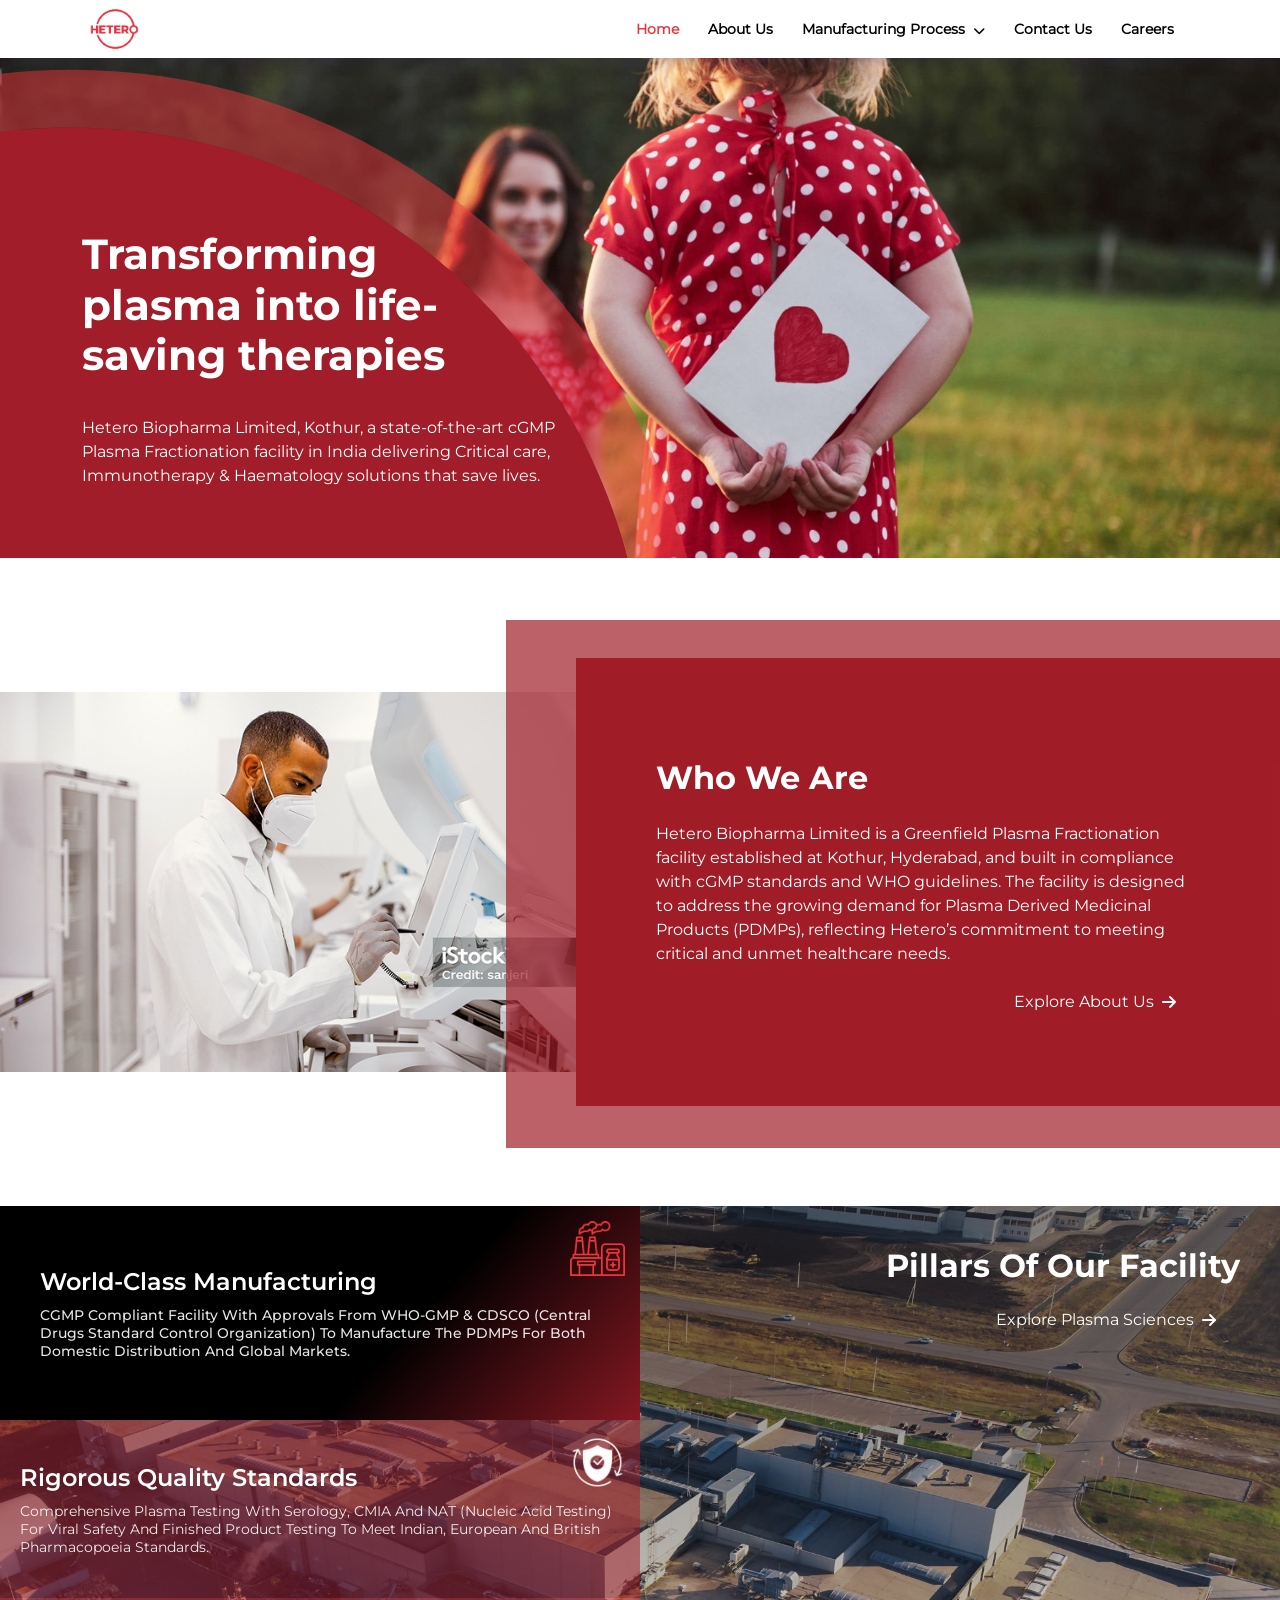
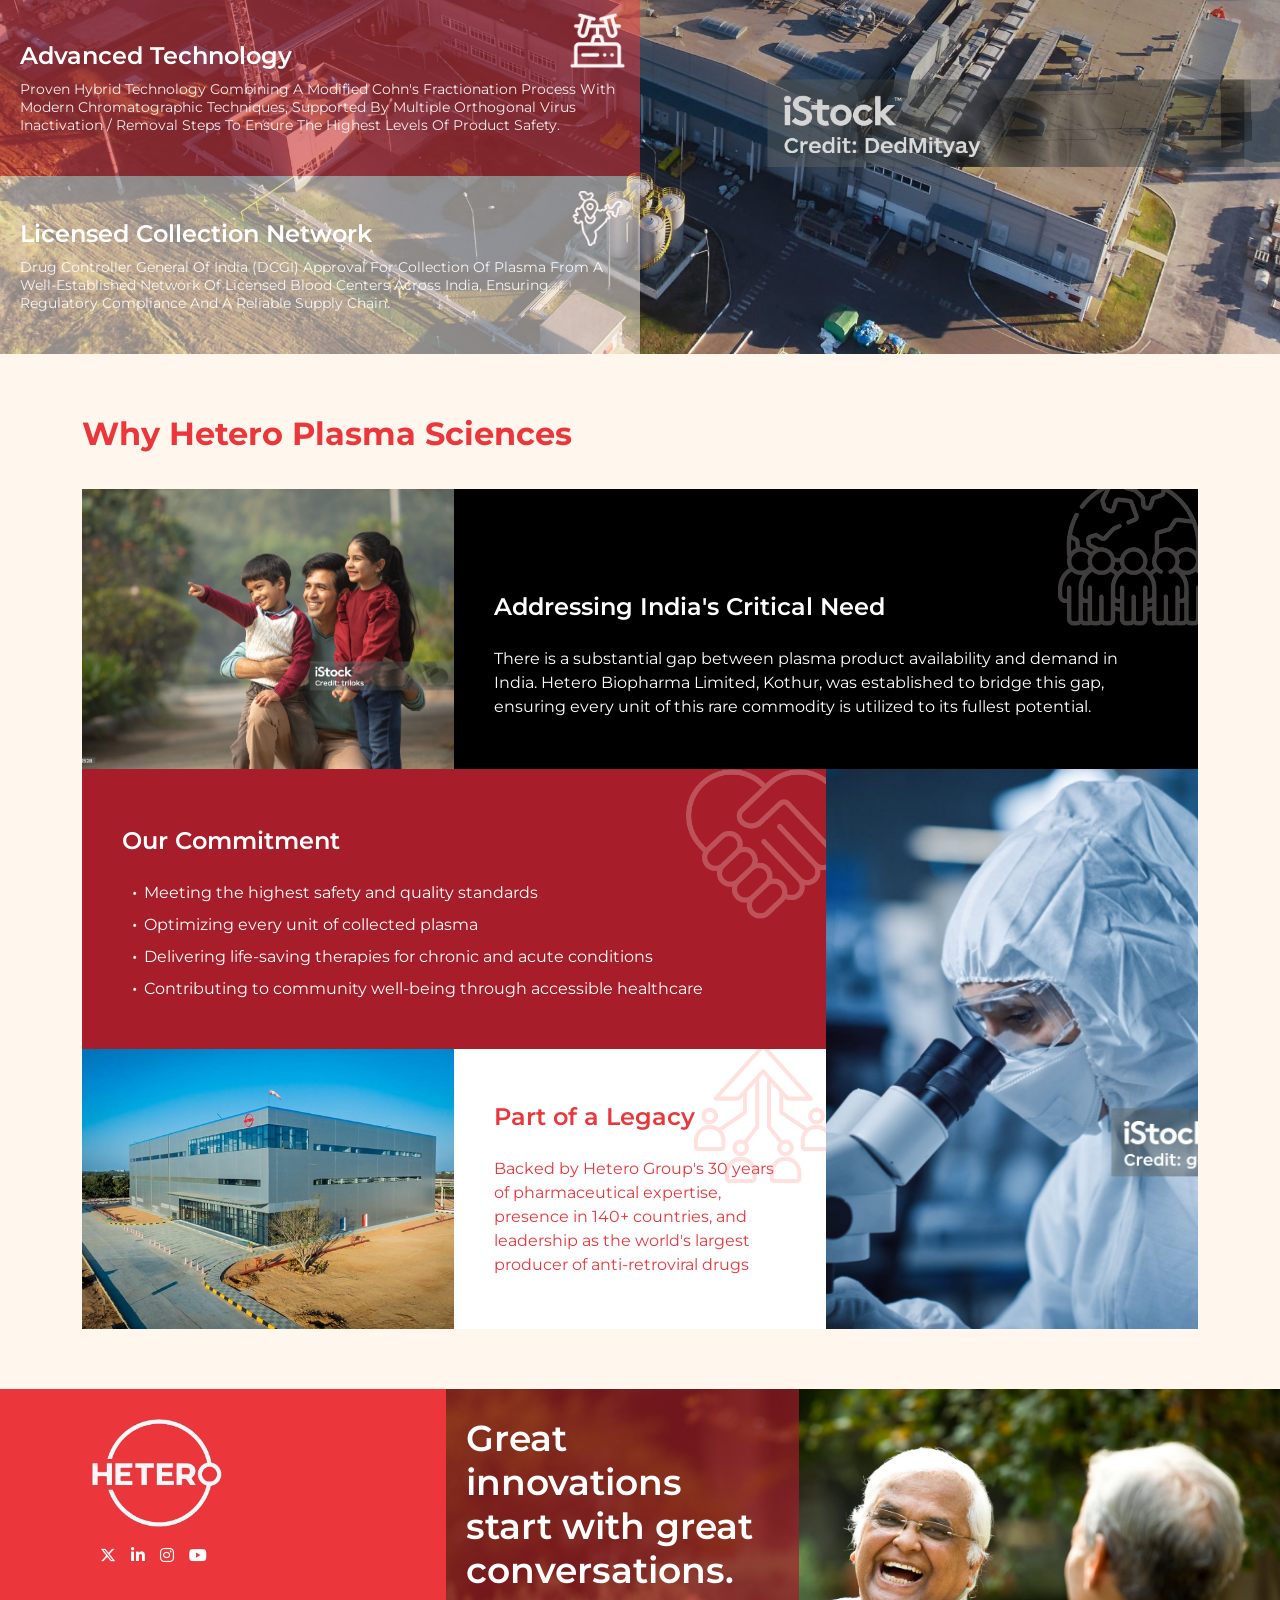
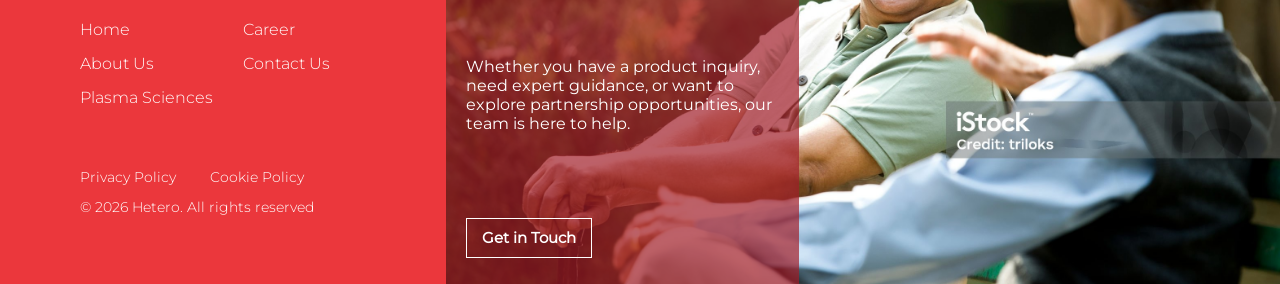
==== index.html @ d01ff50d "added all files" ====
<!doctype html>
<html lang="en">

<head>
    <!-- Required meta tags -->
    <meta charset="utf-8">
    <meta name="viewport" content="width=device-width, initial-scale=1">
    <title>Home | Plasma Hetero
    </title>
    <meta name="description"
        content="Hetero CDMO: 30+ years of pharmaceutical excellence with 38 state-of-the-art facilities serving 145+ countries. Integrated CDMO services from discovery to commercialization with 25,000+ employees worldwide.">
    <meta name="keywords"
        content="CDMO, contract development manufacturing, pharmaceutical services, drug development, API manufacturing, hetero labs, pharmaceutical outsourcing, clinical trials, commercial manufacturing, global pharma">

    <!-- FavIcon -->
    <link rel="Icon" href="images/LOGO.svg">
    <!-- Bootstrap CSS -->
    <link href="https://cdn.jsdelivr.net/npm/bootstrap@5.0.2/dist/css/bootstrap.min.css" rel="stylesheet"
        integrity="sha384-EVSTQN3/azprG1Anm3QDgpJLIm9Nao0Yz1ztcQTwFspd3yD65VohhpuuCOmLASjC" crossorigin="anonymous">
    <!-- Font Awesome CDN -->
    <link href="https://cdnjs.cloudflare.com/ajax/libs/font-awesome/6.5.0/css/all.min.css" rel="stylesheet">



    <!-- Styling -->
    <link rel="stylesheet" href="css/styles.css">
    <link rel="stylesheet" href="css/responsive.css">
    <style>
        .error {
            color: red;
            font-size: 13px;
            text-wrap: nowrap;
        }
    </style>
</head>

<body>
    <div class="main">
        <div class="header" id="header">
            <nav class="navbar navbar-expand-lg custom-navbar">
                <div class="container">
                    <div class="row w-100 align-items-center">

                        <!-- Logo -->
                        <div class="col-sm-2 col-3">
                            <a class="navbar-brand" href="index.html">
                                <img src="images/hetero-logos.png" alt="Hetero Logo" class="logo">
                            </a>
                        </div>
                        <!-- Menu -->
                        <div class="col-9 d-block d-xl-none">
                            <div class="d-flex justify-content-end">
                                <button class="mobile-menu-toggle" id="mobileMenuToggle">
                                    <span></span>
                                    <span></span>
                                    <span></span>
                                </button>
                            </div>
                        </div>
                        <div class="col-sm-10">
                            <div class="menu text-end">
                                <ul>
                                    <li><a href="index.html" class="active">Home</a></li>
                                    <li><a href="about.html">About Us</a></li>
                                    <li>
                                        <a href="#">
                                            Manufacturing Process
                                            <i class="fas fa-chevron-down"></i>
                                        </a>
                                        <ul class="smlmenu">
                                            <li><a href="plasma.html#plasma-fractionation">Plasma Fractionation</a></li>
                                            <li><a href="plasma.html#manufacturing-process">Manufacturing Process</a>
                                            </li>
                                            <li><a href="products.html">Our Products</a></li>
                                        </ul>
                                    </li>
                                    <li><a href="contact.html">Contact Us</a></li>
                                    <li><a href="career.html">Careers</a></li>
                                </ul>
                            </div>
                        </div>

                    </div>
                </div>
            </nav>

        </div>

        <!-- Mobile Side Navigation -->
        <div class="mobile-sidenav" id="mobileSidenav">
            <div class="sidenav-content">
                <div class="sidenav-header">
                    <button class="close-btn" id="closeSidenav">&times;</button>
                </div>

                <ul class="mobile-menu">
                    <li><a href="index.html" class="active">Home</a></li>
                    <li><a href="about.html">About Us</a></li>
                    <li class="mobile-dropdown">
                        <a href="#" class="mobile-dropdown-toggle">Manufacturing Process <i
                                class="fas fa-chevron-down arrow"></i></a>
                        <div class="mobile-submenu">
                            <a href="plasma.html#plasma-fractionation">Plasma Fractionation</a>
                            <a href="plasma.html#manufacturing-process">Manufacturing Process</a>
                            <a href="products.html">Our Products</a>
                        </div>
                    </li>
                    <li><a href="contact.html">Contact Us</a></li>
                    <li><a href="career.html">Careers</a></li>
                </ul>
            </div>
        </div>

        <!-- Overlay for mobile menu -->
        <div class="mobile-overlay" id="mobileOverlay"></div>


        <!-- Banner -->

        <div class="banner" style="background-image: url(images/innerbanner/banner-home.jpg);">
            <!-- Large Curved Circle Overlay (Left) -->
            <div class="circle-overlay-large">
                <img src="images/bannerbg.svg" alt="">
            </div>

            <div class="container">
                <div class="row">
                    <div class="col-lg-6 col-sm-12 col-12">
                        <div class="bannertext">
                            <h2>Transforming <br> plasma into life- <br>saving therapies</h2>
                            <p>Hetero Biopharma Limited, Kothur, a state-of-the-art cGMP <br> Plasma Fractionation
                                facility in
                                India
                                delivering Critical care,<br> Immunotherapy & Haematology solutions that save lives.</p>
                        </div>
                    </div>
                </div>
            </div>
        </div>

        <section class="main-collection">
            <div class="container-fluid">
                <div class="main-row">
                    <!-- left IMAGE -->
                    <div class="main-right">
                        <img src="images/whoweare.png" alt="Who we are">
                    </div>
                    <!-- right CONTENT -->
                    <div class="main-left">
                        <div class="main-left-content">
                            <h2 class="section-title">Who We Are</h2>

                            <p>
                                Hetero Biopharma Limited is a Greenfield Plasma Fractionation facility established at
                                Kothur,
                                Hyderabad, and built in compliance with cGMP standards and WHO guidelines. The facility
                                is
                                designed to address the growing demand for Plasma Derived Medicinal Products (PDMPs),
                                reflecting Hetero’s commitment to meeting critical and unmet healthcare needs.
                            </p>
                            <div class="about-btn">
                                <a href="about.html" class="explore-btn">Explore About Us <i
                                        class="fa-solid fa-arrow-right"></i></a>
                            </div>
                        </div>
                    </div>
                </div>
            </div>
        </section>

        <div class="pillar-section">
            <!-- Left Side - Cards -->
            <div class="cards-container">
                <div class="pillar-card card-manufacturing" data-bg="manufacturing">
                    <div class="card-icon">
                        <img src="images/factory.svg" alt="" class="icon-default">
                        <img src="images/red-factory.png" alt="" class="icon-hover">
                    </div>
                    <div class="card-content">

                        <div class="card-text">
                            <h3>World-Class Manufacturing</h3>
                            <p style="text-transform: capitalize;">cGMP Compliant Facility with approvals from WHO-GMP &
                                CDSCO (Central Drugs Standard Control Organization) to manufacture the PDMPs for both
                                Domestic Distribution and global markets.
                            </p>
                        </div>
                    </div>
                </div>

                <div class="pillar-card card-quality" data-bg="quality">
                    <div class="card-content">
                        <div class="card-icon">
                            <img src="images/regulatory.svg" alt="">
                        </div>
                        <div class="card-text">
                            <h3>Rigorous Quality Standards</h3>
                            <p style="text-transform: capitalize;">Comprehensive Plasma testing with Serology, CMIA and
                                NAT (Nucleic Acid Testing) for Viral
                                Safety and Finished Product testing to meet Indian, European and British pharmacopoeia
                                standards.</p>
                        </div>
                    </div>
                </div>

                <div class="pillar-card card-technology" data-bg="technology">
                    <div class="card-content">
                        <div class="card-icon">
                            <img src="images/centrifuge.svg" alt="">
                        </div>
                        <div class="card-text">
                            <h3>Advanced Technology</h3>
                            <p style="text-transform: capitalize;">Proven Hybrid Technology Combining A Modified Cohn's
                                Fractionation Process With Modern
                                Chromatographic Techniques, Supported By Multiple Orthogonal Virus Inactivation /
                                Removal
                                Steps To Ensure The Highest Levels Of Product Safety.</p>
                        </div>
                    </div>
                </div>

                <div class="pillar-card card-network" data-bg="network">
                    <div class="card-content">
                        <div class="card-icon">
                            <img src="images/india.svg" alt="" class="icon-default">
                            <img src="images/reed-india.png" alt="" class="icon-hover">
                        </div>
                        <div class="card-text">
                            <h3>Licensed Collection Network</h3>
                            <p style="text-transform: capitalize;">Drug Controller General Of India (DCGI) Approval For
                                Collection Of Plasma From A
                                Well-Established Network Of Licensed Blood Centers Across India, Ensuring Regulatory
                                Compliance And A Reliable Supply Chain.</p>
                        </div>
                    </div>
                </div>
            </div>

            <!-- Right Side - Background Images -->
            <div class="image-container">
                <div class="background-image bg-manufacturing active" data-bg="manufacturing"></div>
                <div class="background-image bg-quality" data-bg="quality"></div>
                <div class="background-image bg-technology" data-bg="technology"></div>
                <div class="background-image bg-network" data-bg="network"></div>

                <div class="image-overlay">
                    <div class="facility-header">
                        <h2>Pillars Of Our Facility</h2>
                        <a href="plasma.html" class="explore-btn">Explore Plasma Sciences <i
                                class="fa-solid fa-arrow-right"></i></a>
                    </div>


                </div>
                <!-- Mobile Navigation Dots -->
                <div class="mobile-dots">
                    <span class="dot active" data-index="0"></span>
                    <span class="dot" data-index="1"></span>
                    <span class="dot" data-index="2"></span>
                    <span class="dot" data-index="3"></span>
                </div>
            </div>
        </div>
        <section class="section section-soft" style="padding-bottom: 20px;">
            <div class="container">

                <h2 class="title-accent">Why Hetero Plasma Sciences</h2>

                <!-- ROW 1 -->
                <div class="row g-0">
                    <div class="col-lg-4 col-md-12">
                        <div class=" plasma-image1">
                            <img src="images/addess-1.png" alt="">
                        </div>
                    </div>

                    <div class="col-lg-8 col-md-12">
                        <div class="plasma-box1 plasma-dark1">
                            <div class="plamaicon1">
                                <img src="images/index-1.png" alt="">
                            </div>
                            <div class="plasma-content1">
                                <h3 class="plasma-title1">Addressing India's Critical Need</h3>
                                <p class="plasma-text1">
                                    There is a substantial gap between plasma product availability and demand in India.
                                    Hetero Biopharma Limited, Kothur, was established to bridge this gap, ensuring every
                                    unit of
                                    this rare commodity is utilized to its fullest potential.
                                </p>

                            </div>
                        </div>
                    </div>
                </div>

                <!-- ROW 2 -->
                <div class="row g-0">
                    <div class="col-lg-8 col-md-12 order-lg-1 order-2">
                        <!-- Red Box with nested row inside -->
                        <div class="plasma-box1 plasma-accent1">
                            <div class="plamaicon1">
                                <img src="images/index-2.png" alt="">
                            </div>
                            <div class="plasma-content1">
                                <h3 class="plasma-title1">Our Commitment</h3>
                                <ul class="plasma-list-white">
                                    <li>Meeting the highest safety and quality standards</li>
                                    <li>Optimizing every unit of collected plasma</li>
                                    <li>Delivering life-saving therapies for chronic and acute conditions</li>
                                    <li>Contributing to community well-being through accessible healthcare</li>
                                </ul>
                            </div>
                        </div>

                        <!-- Nested Row for bottom 2 boxes -->
                        <div class="row g-0">
                            <div class="col-lg-6 col-md-12">
                                <div class="plasma-image-light1">
                                    <img src="images/legacy.png" alt="">
                                </div>
                            </div>

                            <div class="col-lg-6 col-md-12">
                                <div class="plasma-box1 plasma-light1">
                                    <div class="plamaicon1">
                                        <img src="images/imdex-3.png" alt="">
                                    </div>
                                    <h3 class="plasma-title1">Part of a Legacy</h3>
                                    <p class="plasma-subtitle1">Backed by Hetero Group's 30 years of pharmaceutical
                                        expertise, presence in 140+ countries, and leadership as the world's largest
                                        producer of anti-retroviral drugs</p>

                                </div>
                            </div>
                        </div>
                    </div>

                    <div class="col-lg-4 col-md-12 order-lg-2 order-1">
                        <div class="plasma-image1 plasma-image-full-height1">
                            <img src="images/our-commit-1.png" alt="">
                        </div>
                    </div>
                </div>

            </div>
        </section>




        <footer class="footer">
            <div class="container-fluid">
                <div class="footer-row">

                    <!-- LEFT : BRAND -->
                    <div class="footer-brand order-lg-1 order-2">
                        <div class="footer-box">
                            <img src="images/footer-logo.png" alt="Hetero" class="footer-logo" width="130" height="auto">
                            <ul class="footer-social">
                                <li><a href="https://x.com/heteroofficial" target="_blank"><i
                                            class="fa-brands fa-x-twitter"></i></a></li>
                                <li><a href="https://www.linkedin.com/company/hetero/" target="_blank"><i
                                            class="fa-brands fa-linkedin-in"></i></a></li>
                                <li><a href="https://www.instagram.com/hetero_pharma/" target="_blank"><i
                                            class="fa-brands fa-instagram"></i></a></li>
                                <li><a href="https://www.youtube.com/channel/UCTvsR0a-IavUR-biF5Lx3kg"
                                        target="_blank"><i class="fa-brands fa-youtube"></i></a></li>
                            </ul>

                        </div>
                        <div class="footer-box">
                            <ul class="footer-menu footer-menu-2col">
                                <li><a href="index.html">Home</a></li>
                                <li><a href="about.html">About Us</a></li>

                                <li><a href="career.html">Career</a></li>
                                <li><a href="contact.html">Contact Us</a></li>
                                <li><a href="plasma.html">Plasma Sciences</a></li>
                            </ul>

                            <div class="footer-legal">
                                <a href="privacy.html" target="_blank">Privacy Policy</a>
                                <a href="cookie.html" target="_blank">Cookie Policy</a>
                                <p>© 2026 Hetero. All rights reserved</p>
                            </div>
                        </div>
                    </div>

                    <div class="right-col order-lg-2 order-1">
                        <div class="footer-img">
                            <img src="images/footer-img.jpg" alt="">
                        </div>

                        <!-- CENTER : CTA -->
                        <div class="footer-box-right">
                            <h3 class="footer-title">
                                Great innovations<br>
                                start with great<br>
                                conversations.
                            </h3>

                            <p class="footer-text">
                                Whether you have a product inquiry, need expert guidance,
                                or want to explore partnership opportunities, our team is here to help.
                            </p>

                            <a href="contact.html" class="btn-footer">Get in Touch</a>
                        </div>
                    </div>



                </div>
            </div>
        </footer>
    </div>


    <!-- JS Scripts at the end for better performance -->
    <script src="https://ajax.googleapis.com/ajax/libs/jquery/3.5.1/jquery.min.js"></script>

    <!-- Bootstrap Bundle with Popper -->
    <script src="https://cdn.jsdelivr.net/npm/bootstrap@5.3.3/dist/js/bootstrap.bundle.min.js"></script>

    <script src="js/script.js"></script>

</body>

</html>
---- css/styles.css ----
@font-face {
    font-family: 'Montserrat-Regular';
    src: url(../fonts/Montserrat-Regular.ttf);
}

@font-face {
    font-family: 'Montserrat-Light';
    src: url(../fonts/Montserrat-Light.ttf);
}

@font-face {
    font-family: 'Montserrat-Medium';
    src: url(../fonts/Montserrat-Medium.ttf);
}

@font-face {
    font-family: 'Montserrat-SemiBold';
    src: url(../fonts/Montserrat-SemiBold.ttf);
}

@font-face {
    font-family: 'Montserrat-Bold';
    src: url(../fonts/Montserrat-Bold.ttf);
}


.text-danger {
    color: #EB373C !important;
}


h1 {
    font-size: 40px;
    line-height: 1.35;
    margin-bottom: 0.4em;
    font-weight: 800;
}

h2 {
    font-size: 32px;
    line-height: 40px;
    margin-bottom: 35px;
    font-family: 'Montserrat-Bold';
}

h3 {
    font-size: 34px;
    font-family: 'Montserrat-SemiBold';
    color: #000;
    line-height: normal;
}

h4 {
    font-size: 24px;
    line-height: normal;
    margin-bottom: 1em;
}

h5 {
    font-size: 12px;
    line-height: 1.6;
    margin-bottom: 1.1em;
}

ul {
    list-style-type: none;
    margin: 0px !important;
    padding: 0px;
}

ul li {
    list-style-type: none;
    margin: 0px;
    padding: 0;
    font-size: 12px;
}

p {
    font-size: 16px;
    padding-bottom: 0;
    margin-bottom: 0;
}

a {
    text-decoration: none;
}

html {
    height: 100%;
    width: 100%;
}

body {
    height: 100%;
    overflow-x: hidden;
    font-family: 'Montserrat-Regular';
    color: #000
}

img,
div {
    -moz-transition: all 1s ease-in-out;
    -o-transition: all 1s ease-in-out;
    -ms-transition: all 1s ease-in-out;
    transition: all 1s ease-in-out;
}

section {
    padding: 60px 0 60px 0;
}

.main {
    width: 100%;
}


#header {
    background: rgb(255, 255, 255);
    position: fixed;
    top: 0;
    width: 100%;
    z-index: 999;
    transition: all 0.3s ease-in-out;
    padding: 0px 0;
    left: 0 !important;
    right: 0 !important;
    box-shadow: 0px 4px 12px 0px #2D255640;
    overflow: visible;
}

/* #header.scrolled {background: rgba(255, 255, 255, 1);box-shadow: 0px 2px 10px 0px #F3D9E2;} */
.logo {
    width: 40%;
    padding-bottom: 0px;
    max-height: 120px;
}

.navbar {
    padding: 0;
}

.menu ul {
    transition: all 1s ease-in-out;
    position: relative;
    margin: 0;
    padding: 0;
    list-style: none;
}

.menu ul li {
    display: inline-block;
    text-align: end;
    position: relative;
}

.menu ul li a {
    display: block;
    text-align: center;
    padding-left: 25px;
    font-weight: 600;
    font-size: 14px;
    font-style: normal;
    line-height: normal;
    color: #000;
    position: relative;
    text-decoration: none;
    transition: all 0.3s ease-in-out;
}

.menu ul li a.active {
    color: #EB373C;
    font-weight: 600;
}

.line {
    position: relative;
}

.line::before {
    position: absolute;
    content: "";
    top: 10px;
    right: 77px;
    width: 4px;
    height: 15px;
    background-color: #D9D9D9;
}

/* Hover effect - top border */
.menu ul li a::before {
    content: "";
    position: absolute;
    top: -36px;
    left: 8px;
    height: 6px;
    width: 100%;
    background-color: #EB373C;
    transform: scaleX(0);
    transform-origin: center;
    transition: transform 0.3s ease-in-out;
}

/* Show top line on hover */
.menu>ul>li>a:hover::before {
    transform: scaleX(1);
}

/* Show top line when menu item is active */
.menu>ul>li>a.active::before {
    transform: scaleX(1);
}

/* Base submenu state */
.menu ul li>ul {
    position: absolute;
    top: calc(100% + 35px);
    left: 50%;
    transform: translateX(-40%);
    background-color: #EB373C;
    display: block;
    text-align: left !important;
    backdrop-filter: blur(16px);
    border-radius: 0px;
    opacity: 0;
    visibility: hidden;
    transition: opacity 0.3s ease-in-out, visibility 0.3s ease-in-out;
    overflow: visible;
    pointer-events: none;
    min-width: 185px;
    max-width: 210px;
    box-shadow: 0px 4px 12px 0px rgba(45, 37, 86, 0.15);
    z-index: 1000;
    margin-top: 0;
    border: 1.5px solid #EB373C
}

/* Invisible bridge to prevent hover gap - FIXED */
.menu ul li>ul::before {
    content: '';
    position: absolute;
    top: -30px;
    /* Changed to match 30px gap */
    left: -20px;
    /* Extended to left */
    right: -20px;
    /* Extended to right */
    height: 30px;
    /* Changed to 30px to cover the full gap */
    background: transparent;
    pointer-events: auto;
}

/* Show submenu on parent li hover - PURE CSS */
.menu ul li:hover>ul {
    opacity: 1;
    visibility: visible;
    pointer-events: auto;
}

/* Alternative: If you want to keep using .show-sub class from JavaScript */
.menu ul li>ul.show-sub {
    opacity: 1;
    visibility: visible;
    pointer-events: auto;
}

/* Submenu items */
.menu ul li>ul li {
    border-bottom: 1px solid #EB373C;
    display: block;
    width: 100%;
    opacity: 0;
    transform: translateY(10px);
    transition: opacity 0.5s ease-in-out, transform 0.5s ease-in-out;
}

/* Animate submenu items when parent is hovered */
.menu ul li:hover>ul li {
    opacity: 1;
    transform: translateY(0);
}

/* Also animate when show-sub class is present (for JS control) */
.menu ul li>ul.show-sub li {
    opacity: 1;
    transform: translateY(0);
}

/* Stagger animation for each item */
.menu ul li:hover>ul li:nth-child(1),
.menu ul li>ul.show-sub li:nth-child(1) {
    transition-delay: 0.1s;
}

.menu ul li:hover>ul li:nth-child(2),
.menu ul li>ul.show-sub li:nth-child(2) {
    transition-delay: 0.2s;
}

.menu ul li:hover>ul li:nth-child(3),
.menu ul li>ul.show-sub li:nth-child(3) {
    transition-delay: 0.3s;
}

.menu ul li>ul li:last-child {
    border-bottom: none;
}

.menu ul li>ul li a {
    font-size: 14px;
    color: #fff;
    font-family: 'Montserrat-Light';
    white-space: nowrap;
    padding: 12px 15px;
    text-align: left;
    transition: all 0.3s ease-in-out;
}

/* active link */
.mobile-menu li a.active {
    color: rgba(161, 29, 41, 1);
    font-weight: 700;
    /* your theme color */
}

.menu ul li>ul li>a:hover {
    color: #fff;
    font-weight: 700 !important;
}

/* Icon rotation - SMALLER SIZE & SLOWER */
.menu a i {
    display: inline-block;
    transition: transform 0.6s cubic-bezier(0.4, 0, 0.2, 1);
    /* Smooth easing curve */
    margin-left: 4px;
    font-size: 12px;
    /* Reduced icon size */
    vertical-align: middle;
}

/* Rotate icon when submenu is shown */
.menu ul li:hover>a i {
    transform: rotate(180deg);
}


/* Home Page */

.main-collection {
    position: relative;
    margin-top: 40px;
    overflow: hidden;
}

.main-collection .container-fluid {
    padding: 0;
    margin-bottom: 40px;
}

.main-row {
    margin-bottom: 30px;
    position: relative;
    display: flex;
    flex-direction: row;
    width: 100%;
    justify-content: space-between;
    align-items: center;
}

.main-left {
    background-color: #A11D29;
    width: 55%;
    position: relative;
    padding: 100px 80px 80px;
    z-index: 1;
}

.main-right {
    width: 45%;
    position: relative
}

.main-right img {
    width: 100%;
    height: 100%;
    min-height: 380px;
    object-fit: cover;
    object-position: left;
}

.main-left-content h2 {
    color: #fff;
}

.main-left-content p {
    color: #fff;
    margin-bottom: 12px;
}

/* Light Pink/Rose Shadow Layer - Top Left */
.main-left::before {
    content: '';
    position: absolute;
    top: -38px;
    left: -70px;
    width: calc(100% + 100px);
    /* Extended 160px to the right */
    height: calc(100% + 80px);
    background: #A11D29B2;
    /* Light dusty rose/pink */
    z-index: -1;
    /* Behind dark red, in front of image */
}


/* banners */
.banner {
    position: relative;
    width: 100%;
    height: 500px;
    background-position: center;
    background-size: cover;
    background-repeat: no-repeat;
    overflow: hidden;
    display: flex;
    align-items: center;
    justify-content: flex-start;
    overflow: hidden;
}

.circle-overlay-large {
    position: absolute;
    left: 0px;
    bottom: -60px;
    /* Changed from top: 0 to bottom: 0 */
    max-width: 55%;
    /* Optional: prevents image from being too large */
}

.circle-overlay-large img {
    width: 100%;
    height: auto;
    /* Changed from height: 100% to maintain aspect ratio */
    display: block;
}

/* Make sure text stays above the overlays */
.banner h2 {
    color: #fff;
    font-size: 42px;
    font-weight: bold;
    margin-top: 30px;
    position: relative;
    z-index: 2;
    text-align: left;
    margin-left: 0;
    line-height: 1.2;
}

.banner p {
    color: #fff;
    font-size: 16px;
    position: relative;
    z-index: 2;
    text-align: left;
    margin-left: 0;
}

.bannertext {
    margin-top: 100px;
}

.pillar-section {
    position: relative;
    height: 748px;
}

/* Left side - Cards */
.cards-container {
    position: absolute;
    left: 0;
    top: 0;
    width: 50%;
    height: 100%;
    display: flex;
    flex-direction: column;
    padding: 0;
    background: transparent;
    z-index: 2;
    gap: 0;
}

/* Card base state - equal heights, no spacing */
.pillar-card {
    padding: 10px 20px;
    margin: 0;
    border: 0;
    border-radius: 0;
    cursor: pointer;
    transition: all 0.8s cubic-bezier(0.25, 0.46, 0.45, 0.94);
    position: relative;
    overflow: hidden;
    flex: 1 1 0;
    min-height: 0;
    display: flex;
    align-items: center;
    transform-origin: center;
    box-sizing: border-box;
}

/* Hover and Active state - smooth grow */
.pillar-card:hover,
.pillar-card.active-card {
    flex: 1.15 1 0;
    padding: 16px 40px;
}

.card-manufacturing {
    background: rgba(0, 0, 0, 0.15);
}

.card-quality {
    background: rgba(161, 29, 41, 0.5);
}

.card-technology {
    background: rgba(235, 55, 60, 0.5);
}

.card-network {
    background: hsla(30, 100%, 96%, 0.5);
}

.card-content {
    position: static;
    z-index: 1;
    width: 100%;
    transition: all 0.8s cubic-bezier(0.25, 0.46, 0.45, 0.94);
}

.card-icon {
    margin-bottom: 1rem;
    position: absolute;
    top: 15px;
    right: 15px;
    transition: none
}

.card-icon img {
    width: 55px;
    object-fit: contain;
    display: block;
    transition: opacity 0.5s ease;
}

.card-icon .icon-hover {
    position: absolute;
    top: 0;
    left: 0;
    opacity: 0;
}

/* Show default icon by default */
.card-icon .icon-default {
    opacity: 1;
}

/* On card hover or active, show hover icon */
.pillar-card:hover .card-icon .icon-default,
.pillar-card.active-card .card-icon .icon-default {
    opacity: 0;
}

.pillar-card:hover .card-icon .icon-hover,
.pillar-card.active-card .card-icon .icon-hover {
    opacity: 1;
}

/* .card-icon svg {width: 28px;height: 28px;fill: white;} */
.pillar-card h3 {
    color: white;
    font-size: 24px;
    font-weight: 600;
    margin-bottom: 10px;
    clear: none;
    transition: all 0.8s cubic-bezier(0.25, 0.46, 0.45, 0.94);
}

.pillar-card p {
    color: rgba(255, 255, 255, 0.9);
    font-size: 14px;
    line-height: normal;
    clear: both;
    transition: all 0.8s cubic-bezier(0.25, 0.46, 0.45, 0.94);
    font-family: 'Montserrat-Regular';
}

.pillar-card.active-card p {
    font-family: 'Montserrat-Medium';
}

/* Right side - Background Image */
.image-container {
    width: 100%;
    position: relative;
    overflow: hidden;
    height: 748px;
}

.background-image {
    position: absolute;
    top: 0;
    left: 0;
    width: 100%;
    height: 750px;
    background-size: cover;
    background-position: left;
    opacity: 0;
    transition: opacity 0.8s cubic-bezier(0.25, 0.46, 0.45, 0.94);
}

.background-image.active {
    opacity: 1;
}

.bg-manufacturing {
    background-image: url('../images/pillar-facility-3.jpg');
}

.bg-quality {
    background-image: url('../images/pillar-facility-2.jpg');
}

.bg-technology {
    background-image: url('../images/pillar-facility-1.jpg');
    background-position: center;
}

.bg-network {
    background-image: url('../images/pillar-facility-4.jpg');
}

/* Overlay Content */
.image-overlay {
    position: absolute;
    top: 0;
    left: 0;
    width: 100%;
    height: 100%;
    background: linear-gradient(180deg, rgba(0, 0, 0, 0.5) 0%, rgba(0, 0, 0, 0) 100%);
    display: flex;
    flex-direction: column;
    justify-content: space-between;
    z-index: 1;
}

.facility-header {
    text-align: right;
    padding: 40px;
}

.facility-header h2 {
    color: white;
    font-size: 32px;
    font-weight: 700;
    margin-bottom: 10px;
}

.explore-btn {
    display: inline-flex;
    align-items: center;
    gap: 0.5rem;
    color: #fff;
    text-decoration: none;
    font-size: 1rem;
    font-weight: 500;
    transition: all 0.3s ease;
    padding: 12px 24px;
    border-radius: 0px;
    background: transparent;
}

.explore-btn:hover {
    background: linear-gradient(104.09deg, #EB373C -1.63%, #851F22 94.96%);
    color: #fff;
}

.explore-btn i {
    transition: transform 0.3s ease;
}

.explore-btn:hover i {
    transform: translateX(5px);
}

/* Active state colors */
.card-manufacturing.active-card {
    background: linear-gradient(312.52deg, #A11D29 -7.88%, #000000 37.8%);
}

.card-quality.active-card {
    background: rgba(161, 29, 41, 1);
}

.card-technology.active-card {
    background: linear-gradient(313.36deg, #000000 -22.54%, #EB373C 28.66%);
}

.card-network.active-card {
    background: linear-gradient(312.81deg, #EB373C -54.64%, #FFF6ED 36.67%);
}

.card-network.active-card h3,
.card-network.active-card p {
    color: rgba(235, 55, 60, 1);
    font-family: 'Montserrat-Medium';
}

/* ============================= */
/* RESPONSIVE STYLES */
/* ============================= */

/* Tablet and below */
@media (max-width: 1024px) {
    .pillar-section {
        height: auto;
        min-height: 600px;
    }

    .cards-container {
        width: 100%;
        position: relative;
    }

    .pillar-card {
        flex: 1 1 0;
        min-height: 150px;
    }

    .image-container {
        height: 500px;
        position: relative;
    }

    .background-image {
        height: 500px;
    }
}

/* Mobile Carousel Design */
@media (max-width: 768px) {
    .pillar-section {
        height: auto;
        display: flex;
        flex-direction: column;
    }

    /* Cards Container -Horizontal Scroll */
    .cards-container {
        position: relative;
        width: 100%;
        height: auto;
        display: block;
        overflow: hidden;
        order: 2;
    }

    /* Cards Wrapper for Carousel */
    .cards-wrapper {
        display: flex;
        transition: transform 0.5s cubic-bezier(0.25, 0.46, 0.45, 0.94);
        width: 100%;
    }

    .pillar-card {
        flex: 0 0 100%;
        min-width: 100%;
        padding: 40px 20px;
        min-height: auto;
        display: flex;
        flex-direction: column;
        justify-content: center;
    }

    .pillar-card:hover,
    .pillar-card.active-card {
        flex: 0 0 100%;
        padding: 40px 20px;
    }

    /* Image Container - Fixed Height at Top */
    .image-container {
        position: relative;
        width: 100%;
        height: 300px;
        order: 1;
        margin-bottom: 0;
    }

    .background-image {
        height: 300px;
    }

    /* Mobile Navigation Dots - Visible and Styled */
    .mobile-dots {
        display: flex;
        justify-content: center;
        align-items: center;
        gap: 12px;
        padding: 20px;
        position: absolute;
        bottom: 20px;
        left: 50%;
        transform: translateX(-50%);
        z-index: 10;
        background: rgba(0, 0, 0, 0.3);
        backdrop-filter: blur(10px);
        border-radius: 20px;
        padding: 10px 20px;
    }

    .dot {
        width: 10px;
        height: 10px;
        border-radius: 50%;
        background: rgba(255, 255, 255, 0.4);
        cursor: pointer;
        transition: all 0.3s ease;
    }

    .dot.active {
        background: #EB373C;
        width: 12px;
        height: 12px;
    }

    /* Facility Header - Adjust for Mobile */
    .facility-header {
        padding: 20px;
        text-align: left;
    }

    .facility-header h2 {
        font-size: 24px;
        text-align: center;
    }

    .explore-btn {
        font-size: 14px;
        padding: 10px 20px;
    }

    /* Card Content */
    .card-content {
        text-align: center;
    }

    .card-icon {
        position: static;
        margin: 0 auto 15px;
        display: flex;
        justify-content: flex-start;
    }

    .pillar-card h3 {
        font-size: 22px;
        margin-bottom: 15px;
    }

    .pillar-card p {
        font-size: 15px;
        line-height: 1.6;
    }
}

/* Small mobile */
@media (max-width: 480px) {
    .image-container {
        height: 250px;
    }

    .background-image {
        height: 250px;
    }

    .pillar-card {
        padding: 30px 15px;
    }

    .pillar-card h3 {
        font-size: 20px;
    }

    .pillar-card p {
        font-size: 14px;
    }

    .card-icon img {
        width: 50px;
    }

    .facility-header h2 {
        font-size: 28px;
        text-align: left;
    }

    .mobile-dots {
        gap: 8px;
        padding: 8px 15px;
    }

    .dot {
        width: 8px;
        height: 8px;
    }

    .dot.active {
        width: 10px;
        height: 10px;
    }
}




.plasma-list-white {
    list-style: none;
    padding-left: 0;
    margin: 12px 0;
}

.plasma-list-white li {
    padding-left: 12px;
    position: relative;
    margin-bottom: 8px;
    font-size: 16px;
    color: #fff;
    margin-left: 10px;
}

.plasma-list-white li:before {
    content: "•";
    color: #fff;
    font-weight: bold;
    position: absolute;
    left: 0;
}

.plasma-list-white li strong {
    color: #fff;
}

.plasma-box1 {
    display: flex;
    flex-direction: column;
    justify-content: flex-end;
    padding: 40px;
}

.plasma-content1 {
    margin-top: 0px;
}

/* Image Boxes */
.plasma-image1 {
    padding: 0;
    min-height: 280px;
}

.plasma-image1 img {
    width: 100%;
    height: 280px;
    object-fit: cover;
    display: block;
}

/* Full height image for right column - spans all 3 boxes */
.plasma-image-full-height1 {
    height: 600px;
    min-height: 600px;
}

.plasma-image-full-height1 img {
    width: 100%;
    object-fit: cover;
    display: block;
    height: 560px;
}

/* Color Variants */
.plasma-dark1 {
    background: #000;
    color: #fff;
    min-height: 280px;
    position: relative;
    display: flex;
    justify-content: end;
}

.plasma-accent1 {
    background: #a81d2a;
    color: #fff;
    min-height: 280px;
    position: relative;
}

.plasma-light1 {
    background: #fff;
    min-height: 280px;
    position: relative;
}

/* Typography */
.plasma-title1 {
    font-size: 24px;
    font-weight: 700;
    margin-bottom: 25px;
    line-height: 1.3;
    color: #fff;
}

.plasma-subtitle1 {
    font-size: 16px;
    margin-bottom: 12px;
    color: #EB373C;
}

.plasma-text1 {
    font-size: 16px;
    margin-bottom: 10px;
}

.plasma-text-small1 {
    font-size: 16px;
    margin-bottom: 0;
    color: #EB373C
}

.plamaicon1 {
    position: absolute;
    right: 0px;
    margin-left: auto;
    top: 0;
}

.plamaicon1 img {
    width: 140px;
}

.plasma-light1 .plasma-title1 {
    color: #EB373C;
}

.plasma-light1 .plamaicon1 {
    position: absolute;
    top: 0;
    right: 0
}

.plasma-image-light1 {
    padding: 0;
    min-height: 280px;
}

.plasma-image-light1 img {
    width: 100%;
    height: 280px;
    object-fit: cover;
    display: block;
}

.plasma-right1 img {
    width: 100%;
}

.plasma-collection1 {
    position: relative;
}

.plasma-collection1 .container-fluid {
    padding: 0;
    margin-bottom: 40px;
}

.plasma-left1 {
    background-color: #A11D29;
    width: 55%;
    position: relative;
    padding: 40px 80px;
    z-index: 1;
}

.plasma-row1 {
    position: relative;
    display: flex;
    flex-direction: row;
    width: 100%;
    justify-content: space-between;
    align-items: center;
}

.plasma-right1 {
    width: 45%;
    position: relative
}

.plasma-left-content1 h2 {
    color: #fff;
}

.plasma-left-content1 p {
    color: #fff;
    margin-bottom: 12px;
}

/* Light Pink/Rose Shadow Layer - Top Left */
.plasma-left1::before {
    content: '';
    position: absolute;
    top: -38px;
    left: -30px;
    width: calc(100% + 100px);
    /* Extended 160px to the right */
    height: calc(100% + 80px);
    background: #A11D29B2;
    /* Light dusty rose/pink */
    z-index: -1;
    /* Behind dark red, in front of image */
}




/* Inner banners */

.innerbanner {
    position: relative;
    width: 100%;
    height: 300px;
    background-position: center;
    background-size: cover;
    background-repeat: no-repeat;
    overflow: hidden;
}

/* Small Decorative Circle (Right Side - Top) */
.circle-design-right {
    position: absolute;
    top: -530px;
    /* Half visible at top */
    left: 0px;
    /* Position from right edge */
    width: 800px;
    height: 800px;
    border-radius: 50%;
    background-color: #EB373C80;
    /* Light pink outer ring with transparency */
    box-shadow: 0 10px 30px rgba(0, 0, 0, 0.15);
    display: flex;
    align-items: center;
    justify-content: center;
    z-index: 1;
    pointer-events: none;
}

.circle-inner {
    position: relative;
    width: 700px;
    height: 700px;
    border-radius: 50%;
    background-color: #A11D29;
    /* Dark red inner circle */
}

/* Make sure text stays above the overlays */
.innerbanner .container {
    position: relative;
    z-index: 2;
}

.innerbanner h2 {
    color: #fff;
    font-size: 48px;
    font-weight: bold;
    margin-top: 50px;
    position: relative;
    z-index: 2;
    text-align: center;
    margin-left: 70px;
}


/* About */
/* ===== Title ===== */
.section-title {
    font-size: 32px;
    font-family: 'Montserrat-Bold';
    margin-bottom: 24px;
}

/* Title Colors */
.title-dark {
    color: #333;
}

.title-accent {
    color: #EB373C;
    /* red accent */
}

/* ===== Description ===== */
.section-desc {
    font-size: 16px;
    color: #333;
}


/* Plasma Science */
.section-soft {
    background: #FFF6ED;
}

/* Eyebrow */
.section-eyebrow {
    color: #EB373C;
    font-weight: 600;
    margin-bottom: 30px;
    font-size: 20px;
}

/* Box Base */
.plasma-box {
    display: flex;
    flex-direction: column;
    justify-content: center;
    padding: 40px;
}

.plasma-content {
    margin-top: 30px;
}

/* Image Boxes */
.plasma-image {
    padding: 0;
    min-height: 474.2px;
}

.plasma-image img {
    width: 100%;
    height: 474.2px;
    object-fit: cover;
    display: block;
}

/* Full height image for right column - spans all 3 boxes */
.plasma-image-full-height {
    height: 838.09px;
    min-height: 600px;
}

.plasma-image-full-height img {
    width: 100%;
    height: 947px;
    object-fit: cover;
    display: block;
}

/* Color Variants */
.plasma-dark {
    background: #000;
    color: #fff;
    min-height: 280px;
    position: relative;
}

.plasma-accent {
    background: #a81d2a;
    color: #fff;
    min-height: 320px;
    position: relative;
}

.plasma-light {
    background: #fff;
    min-height: 280px;
    position: relative;
}

/* Typography */
.plasma-title {
    font-size: 24px;
    font-weight: 700;
    margin-bottom: 25px;
    line-height: 1.3;
    color: #fff;
}

.plasma-subtitle {
    font-size: 16px;
    margin-bottom: 12px;
    color: #EB373C;
}

.plasma-text {
    font-size: 16px;
    margin-bottom: 10px;
}

.plasma-text-small {
    font-size: 16px;
    margin-bottom: 0;
    color: #EB373C
}

.plasma-list {
    list-style: none;
    padding-left: 0;
    margin: 12px 0;
}

.plasma-list li {
    padding-left: 18px;
    position: relative;
    margin-bottom: 8px;
    font-size: 16px;
    color: #EB373C
}

.plasma-list li:before {
    content: "•";
    color: #EB373C;
    font-weight: bold;
    position: absolute;
    left: 0;
}

.plasma-list li strong {
    color: #EB373C;
}

.plamaicon {
    position: absolute;
    right: 0px;
    margin-left: auto;
    top: 0;
}

.plamaicon img {
    width: 100px;
}

.plasma-light .plasma-title {
    color: #EB373C;
}

.plasma-light .plamaicon {
    position: absolute;
    top: 0;
    right: 0
}

.plasma-image-light {
    padding: 0;
    min-height: 555px;
}

.plasma-image-light img {
    width: 100%;
    height: 555px;
    object-fit: cover;
    display: block;
}

.plasma-right img {
    width: 100%;
    height: 600px;
    object-fit: cover;
}

.plasma-collection {
    position: relative;
}

.plasma-collection .container-fluid {
    padding: 0;
    margin-bottom: 40px;
}

.plasma-left {
    background-color: #A11D29;
    width: 55%;
    position: relative;
    padding: 40px 80px;
    z-index: 1;
}

.plasma-row {
    position: relative;
    display: flex;
    flex-direction: row;
    width: 100%;
    justify-content: space-between;
    align-items: center;
}

.plasma-right {
    width: 45%;
    position: relative
}

.plasma-left-content h2 {
    color: #fff;
}

.plasma-left-content p {
    color: #fff;
    margin-bottom: 12px;
}

/* Light Pink/Rose Shadow Layer - Top Left */
.plasma-left::before {
    content: '';
    position: absolute;
    top: -38px;
    left: -30px;
    width: calc(100% + 100px);
    /* Extended 160px to the right */
    height: calc(100% + 80px);
    background: #A11D29B2;
    /* Light dusty rose/pink */
    z-index: -1;
    /* Behind dark red, in front of image */
}



/* Manufacture */
.manufacture .container-fluid {
    padding: 0 !important;
    max-width: 100%;
}

.manufature-grid {
    width: 100%;
    display: flex;
    flex-wrap: nowrap;
    gap: 0;
}

.manufacture-img {
    flex: 0 0 34.8%;
    min-width: 0;
    margin: 0;
    padding: 0;
}

.manufacture-img img {
    width: 100%;
    object-fit: cover;
    display: block;
    vertical-align: bottom;
    height: 100%;
}

.manufacture-content {
    flex: 1 1 auto;
    min-width: 0;
    margin-left: -1px;
    padding: 60px 40px;
    background-color: #A11D29;
    position: relative;
}

.manufacture-content p {
    color: #fff;
    margin-bottom: 12px;
    font-weight: 700;
}

.manufacture-content h2 {
    color: #fff;
    margin-top: 6px;
}

.manufactureicon {
    position: absolute;
    top: 0;
    right: 0;
}

.manufactureicon img {
    width: 100px;
}

/* Products */
.product-row {
    position: relative;
}

.prodcuts-content p {
    color: #fff;
    font-size: 15px;
    text-align: center;
    line-height: normal;
}

.product-row .container-fluid {
    padding: 0;
}

.product-grid {
    width: 100%;
    display: flex;
}

.product-img {
    max-width: 35.33333333%;
    width: 100%;
}

.product-img img {
    width: 100%;
    max-height: 554px;
    object-fit: cover;
    height: 100%;
}

.product-content {
    padding: 60px 40px;
    background-color: #A11D29;
    position: relative;
    max-width: 65.1222%
}

.product-content h2 {
    color: #fff;
    margin-top: 6px;
}

.product-content ul li {
    list-style: disc;
    font-size: 15px;
    font-weight: 500;
    margin-left: 25px;
    color: #fff;
    margin-bottom: 8px;
}

.therapy-card {
    background-color: #FFF6ED;
}

.therapy-left {
    display: flex;
    flex-direction: column;
    height: 100%;
}

.therapy-content {
    padding: 30px;
}

.indications {
    background-color: #a81d2a;
    padding: 30px;
    margin-top: auto;
}

.indications h4 {
    color: #fff;
    font-family: 'Montserrat-SemiBold'
}

.indications p {
    color: #fff;
    font-size: 16px;
}

.therapy-content h4 {
    color: #A11D29;
    font-weight: 600;
    font-family: 'Montserrat-SemiBold'
}

.therapy-content ul li {
    list-style-type: disc;
    margin-left: 20px;
    margin-bottom: 8px;
    color: #A11D29;
    font-size: 16px;
}

.therapy-images-right {
    display: flex;
    justify-content: flex-start;
    align-items: center;
    gap: 1rem;
    min-height: 100%;
    padding: 0px;
}

.therapy-images-right .therapy-images {
    flex: 0 0 auto;
    max-width: 45%;
}

.therapy-images-right .therapy-images img {
    width: 100%;
    height: auto;
    min-height: 280px;
    object-fit: contain;
}

.therapy-images img {
    width: 100%;
}

.products-content h2 {
    color: #fff;
    font-size: 34px;
    font-weight: bold;
    margin-top: 40px;
    position: relative;
    z-index: 2;
    text-align: center;
    margin-left: 20px;
    margin-bottom: 25px;
}

.products-content p {
    color: #fff;
    text-align: center;
    font-size: 15px;
    line-height: normal;
    width: 60%;
    margin: 0 auto;
}


/* Contact Us */
.contact-row {
    margin-bottom: 30px;
    position: relative;
    display: flex;
    flex-direction: row;
    width: 100%;
    justify-content: space-between;
    align-items: center;
}

.contact-label {
    font-size: 22px;
    font-weight: 600;
    color: #ffff;
}

.contact-value {
    font-size: 18px;
    line-height: normal;
    color: #fff;
    padding-left: 30px;
    margin-top: 10px;
}

.contact-value a {
    color: #fff;
    text-decoration: none;
    transition: all 0.3s ease-in-out;
}

.contact-value a:hover {
    text-decoration: underline;
}

.contact-collection {
    position: relative;
    margin-top: 40px;
}

.contact-collection .container-fluid {
    padding: 0;
    margin-bottom: 40px;
}

.contact-left {
    background-color: #A11D29;
    width: 55%;
    position: relative;
    padding: 60px 80px 40px;
    z-index: 1;
}

.contact-right {
    width: 45%;
    position: relative
}

.contact-right img {
    width: 100%;
}

.contact-left-content h2 {
    color: #fff;
}

.contact-left-content p {
    color: #fff;
    margin-bottom: 12px;
}

/* Light Pink/Rose Shadow Layer - Top Left */
.contact-left::before {
    content: '';
    position: absolute;
    top: -48px;
    left: -90px;
    width: calc(100% + 100px);
    /* Extended 160px to the right */
    height: calc(100% + 100px);
    background: #A11D29B2;
    /* Light dusty rose/pink */
    z-index: -1;
    /* Behind dark red, in front of image */
}

.contact-details {
    background-color: #FFF6ED;
}

.contact-left-img img {
    width: 100%;
    height: auto;
    mix-blend-mode: multiply;
}

/* Form */
.career-form .form-label {
    font-size: 14px;
    font-weight: 600;
    text-align: left !important;
    display: flex;
    gap: 5px;
    align-items: center;
    white-space: nowrap;
    margin-bottom: 2px;
    color: #fff;
}

.form-label {
    font-size: 14px;
    font-weight: 600;
    text-align: left !important;
    display: flex;
    gap: 5px;
    align-items: center;
    white-space: nowrap;
    margin-bottom: 2px;
}

.form-control {
    text-align: left;
    color: #8B8B8B;
    font-size: 12px;
    padding: 8px 16px;
    border: 1px solid #DEDEDE;
    border-radius: 0px;
}

.form-check-label {
    font-size: 12px;
    margin-bottom: 0;
    margin-top: 3px;
}

.form-check-label a {
    color: #EB373C;
    transition: all 0.3s ease-in-out;
}

.form-check-label a:hover {
    font-weight: 600;
}

.form-check-input {
    border-color: #EB373C !important;
    width: 14px;
    height: 14px;
}

.btn-outline-danger {
    display: inline-block;
    padding: 6px 15px;
    background-color: transparent;
    color: #EB373C;
    font-size: 12px;
    font-weight: 500;
    border-radius: 0px;
    text-decoration: none;
    transition: background-color 0.3s ease-in-out;
    border: 1px solid #EB373C;
    font-family: 'Montserrat-Medium';
    margin: 0;
}

.btn-outline-danger:hover {
    background-color: #EB373C;
    color: #fff;
}

.form-select {
    text-align: left;
    color: #8B8B8B;
    font-size: 12px;
    padding: 8px 16px;
    border: 1px solid #DEDEDE;
    border-radius: 0px;
}

.form-check-input:checked {
    background-color: #EB373C !important;
}

.form-control:focus {
    outline: none !important;
    border-color: rgba(235, 55, 60, .2) !important;
    box-shadow: 0 0 0 .25rem rgba(235, 55, 60, .2) !important;
}

.form-select:focus {
    outline: none !important;
    border-color: rgba(235, 55, 60, .2) !important;
    box-shadow: 0 0 0 .25rem rgba(235, 55, 60, .2) !important;
}

.btn-outline-light {
    border-radius: 0 !important;
}

.phone-input-wrapper {
    display: flex;
    flex-direction: column;
}

.phone-input-group {
    display: flex;
}

.phone-dropdown {
    width: 105px;
    border-top-right-radius: 0;
    border-bottom-right-radius: 0;
}

.phone-input {
    border-top-left-radius: 0 !important;
    border-bottom-left-radius: 0 !important;
}

.custom-page select.form-select[disabled] {
    background-image: none;
}

.form-control:disabled,
.form-control[readonly] {
    background-color: #f1f1f1 !important;
}


.about-btn {
    text-align: end;
}




/* Footer */

.footer {
    background-position: center;
    background-size: cover;
    width: 100%;
    padding: 0px 0;
    height: 495px;
    position: relative;
    background-color: #EB373C;
}

.footer-row {
    position: relative;
    display: flex;
    flex-direction: row;
    width: 100%;
    justify-content: space-between;
}

.footer .container-fluid {
    padding: 0 !important;
}

.footer-brand {
    width: 35.33333333%;
    padding: 30px 80px 0;
    background-color: #EB373C;
    padding-bottom: 30px;
}

.footer-logo {
    display: block;
    margin-left: 12px;
    margin-bottom: 15px;
}

.right-col {
    position: relative;
    width: 66.66666667%;
}

.footer-box-right {
    background: #A11D29B2;
    position: absolute;
    margin-left: 0px;
    padding: 30px 20px;
    height: 495px;
    display: flex;
    align-items: flex-start;
    justify-content: center;
    flex-direction: column;
    width: 42.33%;
    top: 0;
    left: 0;
}

.footer-title {
    color: #fff;
    font-size: 36px;
    margin-bottom: 25px;
}

.footer-text {
    color: #fff;
    margin-bottom: 85px;
    font-size: 16px;
    line-height: normal;
    margin-top: 40px;
}

.btn-footer {
    background-color: transparent;
    color: #fff;
    padding: 8px 15px;
    border-radius: 0px;
    font-size: 15px;
    font-weight: 600;
    border: 1px solid #fff;
}

.btn-footer:hover {
    background-color: #EB373C;
    color: #fff;
    border: 1px solid #EB373C;
}

.footer-img {
    position: relative;
}

.footer-img img {
    width: 100%;
    height: 495px;
    object-position: center;
    object-fit: cover;
}

.footer-social {
    display: flex;
    flex-direction: row;
    gap: 15px;
    margin-top: 20px !important;
    margin-left: 20px !important;
}

.footer-social i {
    font-size: 16px;
    color: #fff;
    /* 🔑 key fixes */
    display: block;
    transform: translateZ(0);
    will-change: transform;
    transition: transform 0.8s ease;
    /* Fixed: added 's' for seconds */
}

/* Hover zoom - slow and smooth */
.footer-social li a:hover i {
    transform: scale(1.2);
    /* Increased scale for more noticeable effect */
}

.footer-menu-2col {
    margin-top: 55px !important;
    list-style: none;
    padding: 0;
    margin: 0;
    display: grid;
    grid-template-columns: 1fr 1fr;
    row-gap: 10px;
    column-gap: 30px;
}

/* Force vertical order per column */
.footer-menu-2col li:nth-child(1) {
    grid-column: 1;
    grid-row: 1;
}

.footer-menu-2col li:nth-child(2) {
    grid-column: 1;
    grid-row: 2;
}

.footer-menu-2col li:nth-child(3) {
    grid-column: 2;
    grid-row: 1;
}

.footer-menu-2col li:nth-child(4) {
    grid-column: 2;
    grid-row: 2;
}

.footer-menu-2col a {
    color: #fffafa;
    font-size: 16px;
    text-decoration: none;
    font-family: 'Montserrat-Light';
    text-wrap: nowrap;
}

.footer-legal {
    margin-top: 55px !important;
}

.footer-legal a {
    color: #fff;
    font-size: 14px;
    padding-right: 30px;
    transition: 0.6 ease-in-out;
    font-family: 'Montserrat-Light';
}

.footer-legal p {
    color: #fff;
    font-size: 14px;
    padding-top: 8px;
    font-family: 'Montserrat-Light';
}

.footer-legal a:hover {
    text-decoration: underline !important;
    font-weight: 700;
}

.footer-menu-2col a:hover {
    font-family: 'Montserrat-SemiBold';
}





.privacy-text h4 {
    font-size: 20px;
    font-weight: 600;
    color: #EB373C;
    margin: 20px 0;
}

.privacy-text h5 {
    font-size: 18px;
    font-weight: 600;
    color: #000;
    margin: 10px 0;
}

.privacy-text p {
    font-size: 12px;
    line-height: 1.6;
    color: #000;
    margin: 10px 0;
}

.privacy-text ul li {
    list-style-type: disc !important;
    margin-left: 20px;
    padding-bottom: 6px;
    font-size: 12px;
}

.privacy a {
    text-decoration: none;
    color: #000;
    transition: color 0.2s ease;
}

.privacy a:hover {
    color: #EB373C;
    font-weight: 600;
}

/* Cookie consent */
.table-responsive {
    background-color: #FFF6ED;
    border: 2px solid #EB373C;
    border-radius: 20px;
    padding: 20px;
}

.sites-table {
    width: 100%;
    border-collapse: separate;
    border: 1px solid transparent;
    font-size: 12px;
    overflow-x: auto;
    display: block;
    table-layout: fixed;
}

.sites-table th,
.sites-table td {
    padding: 6px 6px;
    border: 1px solid transparent;
    text-align: left;
    width: 33.33%;
}

.sites-table th {
    font-weight: 600;
    color: #000;
}

.msg-wrap {
    background-color: #fff;
    border: none !important;
    box-shadow: 0px 20px 24px -4px rgba(16, 24, 40, 0.08), 0px 8px 8px -4px rgba(16, 24, 40, 0.03);
    padding: 24px;
}

#cookiediv h3 {
    color: #EB373C;
    font-size: 19px;
    font-weight: 500;
}

#cookiediv p {
    color: #000;
    font-size: 12px;
    font-weight: 500;
    margin-bottom: 20px;
}

#cookiediv h3 svg {
    margin-right: 8px;
    width: 24px;
    height: 24px;
}

#cookiediv .btn-primary-outline {
    border: 2px solid #EB373C;
    background-color: #fff;
    color: #EB373C;
    font-size: 12px !important;
    font-weight: 600;
    padding: 6px 15px;
    margin-left: 10px;
    box-shadow: 0px 1px 2px 0px rgba(16, 24, 40, 0.05);
    border-radius: 8px !important;
}

#cookiediv .btn-primary-outline:hover {
    background-color: #EB373C;
    color: #fff;
    border: 2px solid #EB373C;
}

.btn-primary1 {
    border: 2px solid #EB373C;
    border-radius: 8px !important;
    background-color: #EB373C;
    color: #fff;
    font-size: 12px !important;
    font-weight: 600;
    padding: 6px 15px;
}

.btn-primary1:hover {
    border: 2px solid #d1030a;
    background-color: #d1030a;
    color: #fff
}

.btn-wrap {
    text-align: end;
}

.msg-wrap p a {
    color: #EB373C;
    font-weight: 600;
    transition: color 0.3s ease;
}

.career-right img {
    width: 100%;
    height: 100%;
    max-height: 750px;
    object-fit: cover;
}

.form-heading {
    font-size: 32px;
    color: #fff;
    margin-bottom: 20px;
    font-weight: 700;
    font-family: 'Montserrat-Bold'
}






























/* Mobile Menu Toggle Button */
.mobile-menu-toggle {
    background: none;
    border: none;
    width: 30px;
    height: 18px;
    position: relative;
    cursor: pointer;
    display: flex;
    flex-direction: column;
    justify-content: space-between;
}

.mobile-menu-toggle span {
    width: 100%;
    height: 3px;
    background: #2D2556;
    border-radius: 2px;
    transition: 0.3s ease;
}

.mobile-menu-toggle.active span:nth-child(1) {
    transform: rotate(45deg) translate(8px, 8px);
}

.mobile-menu-toggle.active span:nth-child(2) {
    opacity: 0;
}

.mobile-menu-toggle.active span:nth-child(3) {
    transform: rotate(-45deg) translate(8px, -8px);
}

/* Mobile Side Navigation */
/* Mobile Side Navigation - TOP DROPDOWN */
.mobile-sidenav {
    position: fixed;
    top: -500%;
    /* hide above the viewport initially */
    left: 0;
    width: 100%;
    /* full width */
    height: 100vh;
    /* prevent overflow beyond viewport */
    background: #fff;
    box-shadow: 0 4px 15px rgba(0, 0, 0, 0.15);
    transition: top 0.35s ease;
    /* smooth slide from top */
    z-index: 1002;
    overflow-y: auto;
}

.mobile-sidenav.active {
    top: 0;
}

.sidenav-header {
    display: flex;
    justify-content: flex-end;
    align-items: center;
    padding: 15px;
    border-bottom: 1px solid #EB373C;
}

.close-btn {
    background: none;
    border: none;
    font-size: 30px;
    color: #EB373C;
    cursor: pointer;
    padding: 0;
    width: 30px;
    height: 30px;
    display: flex;
    align-items: center;
    justify-content: center
}

.mobile-menu {
    list-style: none;
    margin: 0;
    padding: 0;
}

.mobile-menu li {
    border-bottom: 1px solid #EB373C;
}

.mobile-menu li>a {
    display: flex;
    padding: 15px 15px;
    color: #EB373C;
    text-decoration: none;
    font-weight: 600;
    transition: background 0.3s ease;
}

.mobile-menu li>a:hover {
    color: #EB373C;
}

/* Mobile Dropdown */
.mobile-dropdown-toggle {
    display: flex;
    justify-content: space-between;
    align-items: center;
}

.mobile-dropdown-toggle .arrow {
    transition: transform 0.3s ease;
    font-size: 12px;
}

.mobile-submenu {
    max-height: 0;
    overflow: hidden;
    background: #fff;
    transition: max-height 0.3s ease;
}

.mobile-dropdown.active .mobile-submenu {
    max-height: 100%;
    /* adjust if submenu is taller */
}

.mobile-submenu a {
    display: block;
    padding: 12px 40px;
    color: #EB373C;
    text-decoration: none;
    border-bottom: 1px solid #F3D9E2;
    transition: background 0.3s ease;
}

.mobile-submenu a:hover {
    background: #EB373C;
    color: #fff;
}

.mobile-submenu a:last-child {
    border-bottom: none !important;
}

/* Mobile score app layout */
.mobile-submenu .score-app {
    padding: 12px 40px;
}

/* Rotate arrow when active */
.mobile-dropdown.active .arrow {
    transform: rotate(180deg);
}
---- css/responsive.css ----
/* Extra small devices (portrait phones, less than 576px) */
@media only screen and (max-width: 575.98px) {
  /* Styles for extra small devices (phones) */
  h2{font-size: 28px;}
  .section-title{font-size: 28px;line-height: normal;}
  h4{font-size: 20px;margin-bottom: 10px;margin-top: 10px;}
  section{padding: 30px 0;}
  .menu{display: none;}
  #header{padding: 0px 0;}
  .logo{height: 40px;width: auto;max-height: 40px;object-fit: contain;}
  .plasma-box{padding: 20px;}
  .footer-row{flex-direction: column;}
  .footer-brand{padding: 30px;width: 100%;}
  .right-col{width: 100%;}
  .footer-box-right{width: 100%;}
  .plasma-row{flex-direction: column;}
  .plasma-left, .plasma-right{width: 100%;}
  .plasma-left{margin-bottom: 0px;padding: 20px;}
  .plasma-left::before{top: -30px;left: 0px;width: calc(100% + 0px);height: calc(100% + 60px);}
  .plasma-collection .container-fluid{margin-bottom: 0;}
  .product-content{padding: 20px;}
  .main-row{flex-direction: column;}
  .main-right{width: 100%;}
  .main-left{width: 100%;padding: 30px;}
  /* .main-left::before{display: none;} */
  .main-left::before, .contact-left::before {top: -30px;left: 0px;width: calc(100% + 0px);height: calc(100% + 60px);}
  .banner{height: 600px;align-items: flex-end;}
  .banner .circle-design-right {bottom: -120px;left: -120px;width: 360px;height: 360px;top:120px;}
  .banner .circle-inner {width: 290px;height: 290px;}
  .banner h2 {font-size: 38px;margin-top: 0px;margin-bottom: 10px;}
  .banner p {font-size: 12px;}
  .bannertext{margin-top:0px;padding-bottom: 16px;padding-right: 8px;}
  .contact-left{width: 100%;padding: 30px;}
  .contact-right{width: 100%;}
  .innerbanner h2{margin: 0px;text-align: left;margin-top: 80px;}
  .circle-design-right{left: auto;right: -50px}
  .innerbanner{display: flex;align-items: flex-start;justify-content: center;height: 400px;}
  .products-content{padding: 0 16px;}
  .products-content h2 {
        margin: 0px;
        text-align: left;
        margin-top: 30px;
    }
    .therapy-content ul li b{font-family: 'Montserrat-Bold'}
  .products-content p{text-align: left;margin: 0;width: 70%;}
  .plasma-image-full-height, .plasma-image-full-height img, .plasma-image-full-height1 img, .plasma-image-full-height1{height: 100%;min-height:100%}
  .card-network h3, .card-network p{color: #000;}
  .circle-overlay-large{width: 130%;max-width: 136%;}
  .pillar-card h3{text-align: left;}
  .pillar-card p{text-align: left;}
  .plasma-box1,.manufacture-content{padding: 20px;}
  .plamaicon1 img, .plamaicon img{width: 80px;}
  .text-muted {text-wrap: wrap}
  .plasma-image-light img{object-position: left;}
  .plasma-collection{margin-bottom: 40px;}
  .no-break{display: none;}
  .pillar-section{height: auto;min-height: auto;}
  .footer-box-right{position: relative;top: 0px;height: auto;}
  .footer-text{margin-bottom: 20px;margin-top: 20px;}
  .footer-title{margin-bottom: 0px;}
.footer-img img, .footer{height: auto;}
.manufature-grid, .product-grid{flex-direction: column;}
.manufacture-img, .product-img{flex: none;width: 100%;max-width: 100%;}
.manufacture-content, .product-content{flex: none;width: 100%;max-width: 100%;}
.contact-value{padding-left: 0;margin-top: 0;}
.contact-row{margin-bottom: 20px;}
.contact-label{margin-bottom: 8px;}
.form-heading{font-family: 'Montserrat-Bold'}
}

/* Small devices (landscape phones, 576px to 767px) */
@media only screen and (min-width: 576px) and (max-width: 767.98px) {
     h2{font-size: 28px;}
  .section-title{font-size: 28px;line-height: normal;}
  h4{font-size: 20px;margin-bottom: 10px;margin-top: 10px;}
  section{padding: 30px 0;}
  .menu{display: none;}
  #header{padding: 0px 0;}
  .logo{height: 40px;width: auto;max-height: 40px;object-fit: contain;}
  .plasma-box{padding: 20px;}
  .footer-row{flex-direction: column;}
  .footer-brand{padding: 30px;width: 100%;}
  .right-col{width: 100%;}
  .footer-box-right{width: 100%;}
  .plasma-row{flex-direction: column;}
  .plasma-left, .plasma-right{width: 100%;}
  .plasma-left{margin-bottom: 0px;padding: 20px;}
  .plasma-left::before{top: -30px;left: 0px;width: calc(100% + 0px);height: calc(100% + 60px);}
  .plasma-collection .container-fluid{margin-bottom: 0;}
  .product-content{padding: 20px;}
  .main-row{flex-direction: column;}
  .main-right{width: 100%;}
  .main-left{width: 100%;padding: 30px;}
  /* .main-left::before{display: none;} */
  .main-left::before, .contact-left::before {top: -30px;left: 0px;width: calc(100% + 0px);height: calc(100% + 60px);}
  .banner{height: 500px;}
  .banner .circle-design-right {bottom: -120px;left: -120px;width: 360px;height: 360px;top:120px;}
  .banner .circle-inner {width: 290px;height: 290px;}
  .banner h2 {font-size: 22px;margin-top: 0px;margin-bottom: 10px;}
  .banner p {font-size: 12px;}
  .bannertext{margin-top: 160px;}
  .contact-left{width: 100%;padding: 30px;}
  .contact-right{width: 100%;}
  .innerbanner h2{margin: 0px;}
  .innerbanner{display: flex;align-items: center;justify-content: center;}
  .products-content{max-width: 300px;padding: 0 16px;}
  .plasma-image-full-height, .plasma-image-full-height img, .plasma-image-full-height1 img, .plasma-image-full-height1{height: 100%;min-height:100%}
  .card-network h3, .card-network p{color: #000;}
  .circle-overlay-large{max-width: 100%;}
  .pillar-card h3{text-align: left;}
  .pillar-card p{text-align: left;}
  .plasma-box1,.manufacture-content{padding: 20px;}
  .plamaicon1 img, .plamaicon img{width: 80px;}
  .text-muted {text-wrap: wrap}
  .plasma-image-light img{object-position: left;}
  .plasma-collection{margin-bottom: 40px;}
  .no-break{display: none;}
}

/* Medium devices (tablets, 768px to 991px) */
@media only screen and (min-width: 768px) and (max-width: 991.98px) {
     h2{font-size: 28px;}
  .section-title{font-size: 28px;line-height: normal;}
  h4{font-size: 20px;margin-bottom: 10px;margin-top: 10px;}
  section{padding: 30px 0;}
  .menu{display: none;}
  #header{padding: 0px 0;}
  .logo{height: 40px;width: auto;max-height: 40px;object-fit: contain;}
  .plasma-box{padding: 20px;}
  .footer-row{flex-direction: column;}
  .footer-brand{padding: 30px;width: 100%;}
  .right-col{width: 100%;}
  .footer-box-right{width: 100%;}
  .plasma-row{flex-direction: column;}
  .plasma-left, .plasma-right{width: 100%;}
  .plasma-left{margin-bottom: 0px;padding: 20px;}
  .plasma-left::before{top: -30px;left: 0px;width: calc(100% + 0px);height: calc(100% + 60px);}
  .plasma-collection .container-fluid{margin-bottom: 0;}
  .product-content{padding: 20px;}
  .main-row{flex-direction: column;}
  .main-right{width: 100%;}
  .main-left{width: 100%;padding: 30px;}
  /* .main-left::before{display: none;} */
  .main-left::before, .contact-left::before {top: -30px;left: 0px;width: calc(100% + 0px);height: calc(100% + 60px);}
  .banner{height: 400px;}
  .banner .circle-design-right {bottom: -120px;left: -120px;width: 360px;height: 360px;top:120px;}
  .banner .circle-inner {width: 290px;height: 290px;}
  .banner h2 {font-size: 22px;margin-top: 0px;margin-bottom: 10px;}
  .banner p {font-size: 12px;}
  .bannertext{margin-top: 160px;}
  .contact-left{width: 100%;padding: 30px;}
  .contact-right{width: 100%;}
  .innerbanner h2{margin: 0px;}
  .innerbanner{display: flex;align-items: center;justify-content: center;}
  .products-content{max-width: 320px;padding: 0 16px;}
  .plasma-image-full-height, .plasma-image-full-height img, .plasma-image-full-height1 img, .plasma-image-full-height1{height: 100%;min-height:100%}
  .card-network h3, .card-network p{color: #000;}
  .circle-overlay-large{max-width: 100%;}
  .pillar-card h3{text-align: left;}
  .pillar-card p{text-align: left;}
  .plasma-box1,.manufacture-content{padding: 20px;}
  .plamaicon1 img, .plamaicon img{width: 80px;}
  .text-muted {text-wrap: wrap}
  .plasma-image-light img{object-position: left;}
  .plasma-collection{margin-bottom: 40px;}
  .no-break{display: none;}
}

/* Large devices (laptops, 992px to 1199px) */
@media only screen and (min-width: 992px) and (max-width: 1199.98px) {

    .menu{display: none;}
    #header{padding: 0px 0;}
    .logo{height: 40px;width: auto;max-height: 40px;object-fit: contain;}
    
}
 
 
/* Extra large devices (desktops, 1200px and up) */
@media only screen and (min-width: 1200px) {
  /* Styles for desktops */
}
 
/* iPhone SE and similar (320px) */
@media only screen and (min-width: 320px) and (max-width: 374px) {
    .menu{display: none;}
    #header{padding: 0px 0;}
    .logo{height: 40px;width: auto;max-height: 40px;object-fit: contain;}
}
 
/* iPhone 12/13 Mini and similar (375px) */
@media only screen and (min-width: 375px) and (max-width: 424px) {
    .menu{display: none;}
    #header{padding: 0px 0;}
    .logo{height: 40px;width: auto;max-height: 40px;object-fit: contain;}
}

 
/* iPhone 12/13 Pro Max and similar (428px) */
@media only screen and (min-width: 428px) and (max-width: 474px) {
    .menu{display: none;}
    #header{padding: 0px 0;}
    .logo{height: 40px;width: auto;max-height: 40px;object-fit: contain;}
}
 
/* iPad portrait mode */
@media only screen and (min-width: 768px) and (max-width: 1024px) {
  /* Styles for iPad portrait mode */

  .menu{display: none;}
#header{padding: 20px 0;}
 
}
 
/* iPad landscape mode */
@media only screen and (min-width: 1024px) and (max-width: 1366px) {
  /* Styles for iPad landscape mode */
 
}
 
/* Media query for tablets */
@media only screen and (min-width: 768px) and (max-width: 991px) {
  /* Styles for tablets */
}
 
/* Media query for laptops */
@media only screen and (min-width: 992px) and (max-width: 1199px) {
  /* Styles for laptops */
}
 
/* Media query for desktops */
@media only screen and (min-width: 1200px) {
  /* .opening{position: relative;top:-33%;left: -18%;} */}
@media (min-width: 1400px) and (max-width: 1600px) { 
  p{font-size: 16px;}
  .plasma-content{margin-top: 80px;}
  .plasma-image {padding: 0;min-height: 500px;}
.plasma-image img {width: 100%;height: 500px;object-fit: cover;display: block;}

/* Full height image for right column - spans all 3 boxes */
.plasma-image-full-height {height: 877px;min-height: 600px;}
.plasma-image-full-height img {width: 100%;height: 877px;object-fit: cover;display: block;}
.plasma-image-light {padding: 0;min-height: 459px;}
.plasma-image-light img {width: 100%;height: 459px;object-fit: cover;display: block;}
.menu ul li a::before{top: -45px;}
.menu ul li > ul {position: absolute;top: calc(100% + 40px);}
.manufacture-content{padding:80px 40px;background-color: #A11D29;}
.manufacture-img img{height: 421.9px;object-fit: cover;}
.product-row .container-fluid{padding: 0;}
/* .product-img img{width: 100%;height: 513px;object-fit: cover;} */
.contact-left{padding: 70px 40px;}
.main-left{padding: 120px 80px;width: 60%;}
.main-right{width: 55%;}
.main-right img{width: 100%;height: 100%;min-height: 400px;object-fit: cover;object-position: left;}
.image-container{height: 725px;}
.pillar-section{height: 725px;}
.banner{height: 650px;}
.circle-design-right{width: 850px;height: 850px;}
.circle-inner{width: 730px;height: 730px;}
.products-content{text-align: center;margin-left: 60px;}
.products-content h2{margin-left: 0 !important;margin-top: 40px !important;}
.products-content p{width: 65%;margin: 0 auto;}
.plamaicon1 img{width: 120px;}
.banner .circle-design-right{left: -350px;bottom: -350px;top: 60px;width: 980px;height: 980px;}
.banner .circle-inner {width: 880px;height: 880px;}
.bannertext{margin-top: 120px;}
.innerbanner{height: 350px;}
.circle-design-right{left: 40px;}
.innerbanner h2{margin-left:25%;margin-top: 80px;}
.plasma-right img{width: 100%;height: 550px;object-fit: cover;}
.footer-brand{width: 34.3333%;}
.banner .circle-overlay-large {
    position: absolute;
    left: 0px;
    bottom: 0px;  /* Changed from top: 0 to bottom: 0 */
    max-width: 52%;  /* Optional: prevents image from being too large */
}
.circle-overlay-large {max-width: 75%;}
.manufacture-img, .product-img{flex: 0 0 34.123%;min-width: 0;margin: 0;padding: 0;}
.manufacture-img img{width: 100%;height: 429.88px;object-fit: cover;display: block;}
.manufacture-content{padding:60px 40px;background-color: #A11D29;position: relative;flex: 1 1 auto;min-width: 0;margin-left: -1px;}


}
@media (min-width: 1600px) and (max-width: 1800px) { 
  .manufacture-img img{height: 401px;object-fit: cover;}
}
@media (min-width: 1900px){
  .plasma-image {padding: 0;min-height: 435px;}
.plasma-image img {width: 100%;height: 435px;object-fit: cover;display: block;}

/* Full height image for right column - spans all 3 boxes */
.plasma-image-full-height {height: 775px;min-height: 600px;}
.plasma-image-full-height img {width: 100%;height: 775px;object-fit: cover;display: block;}
.plasma-image-light {padding: 0;min-height: 390px;}
.plasma-image-light img {width: 100%;height: 390px;object-fit: cover;display: block;}
}
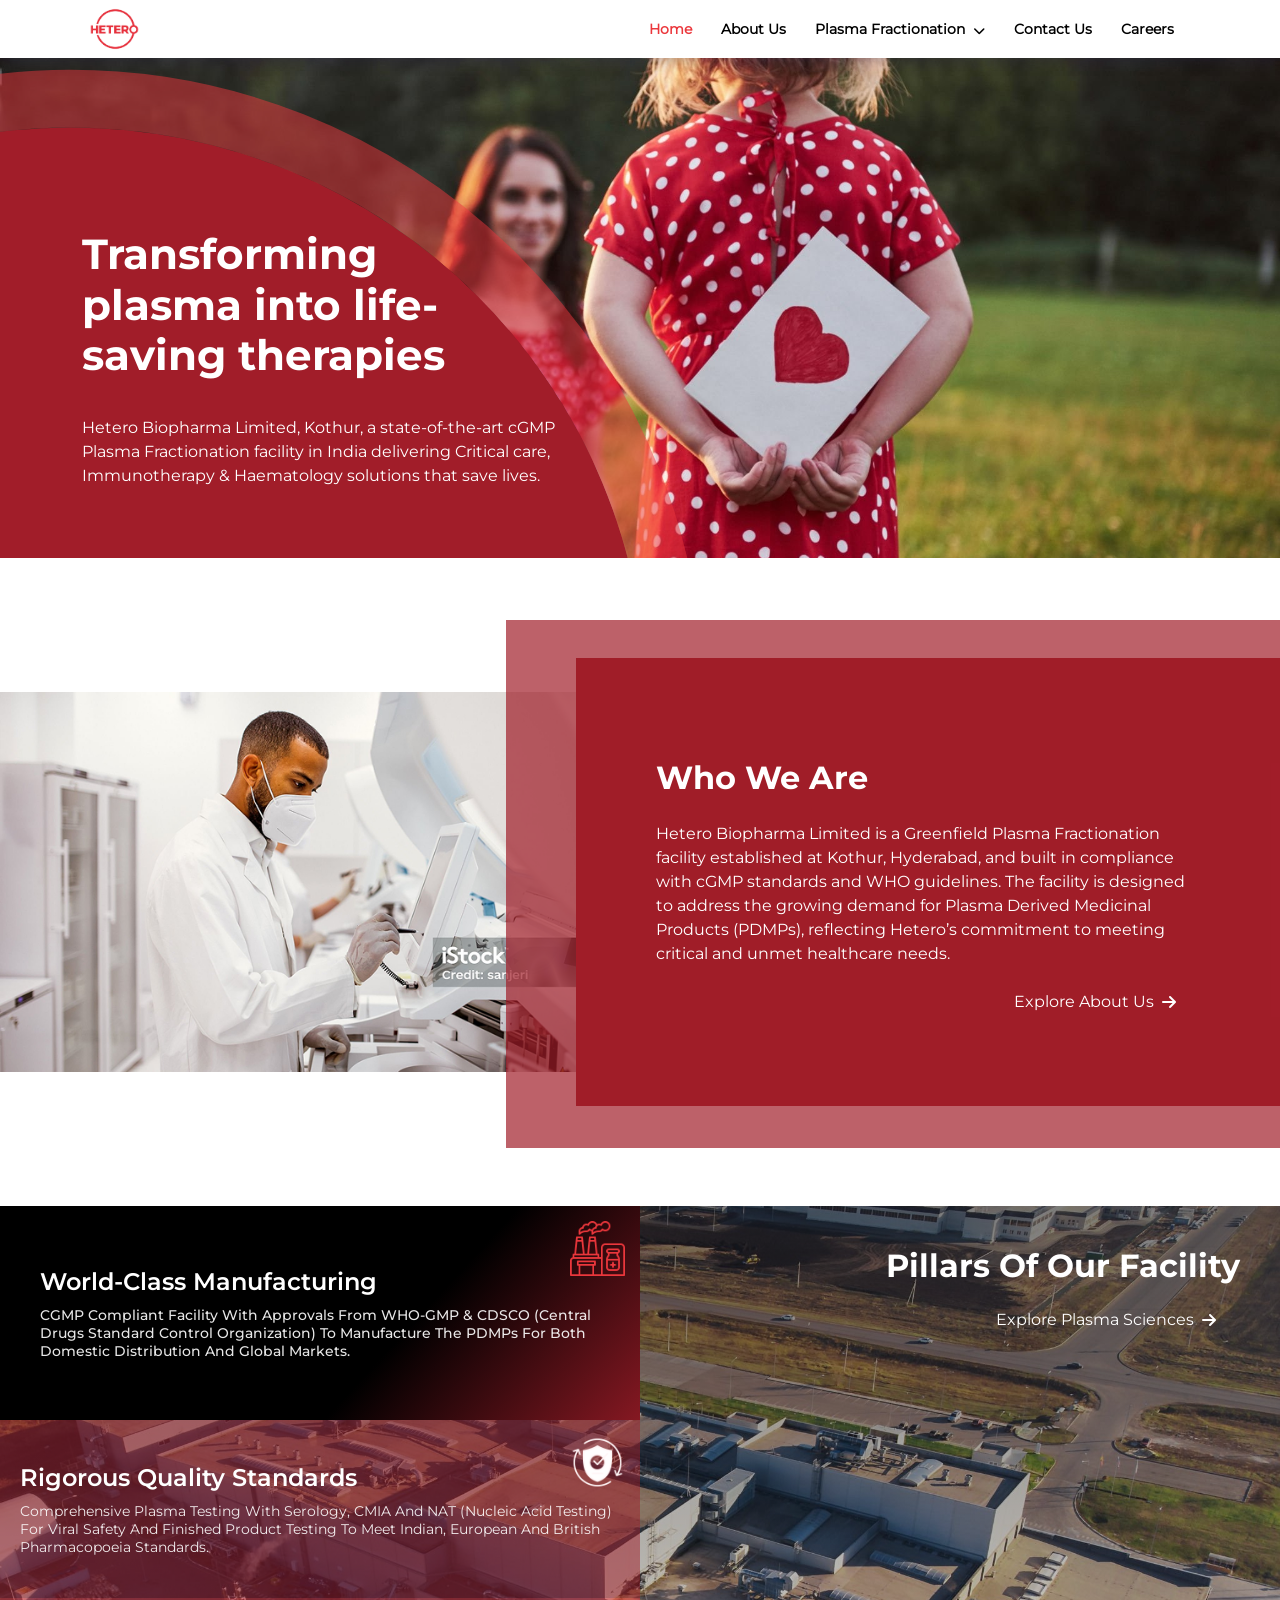
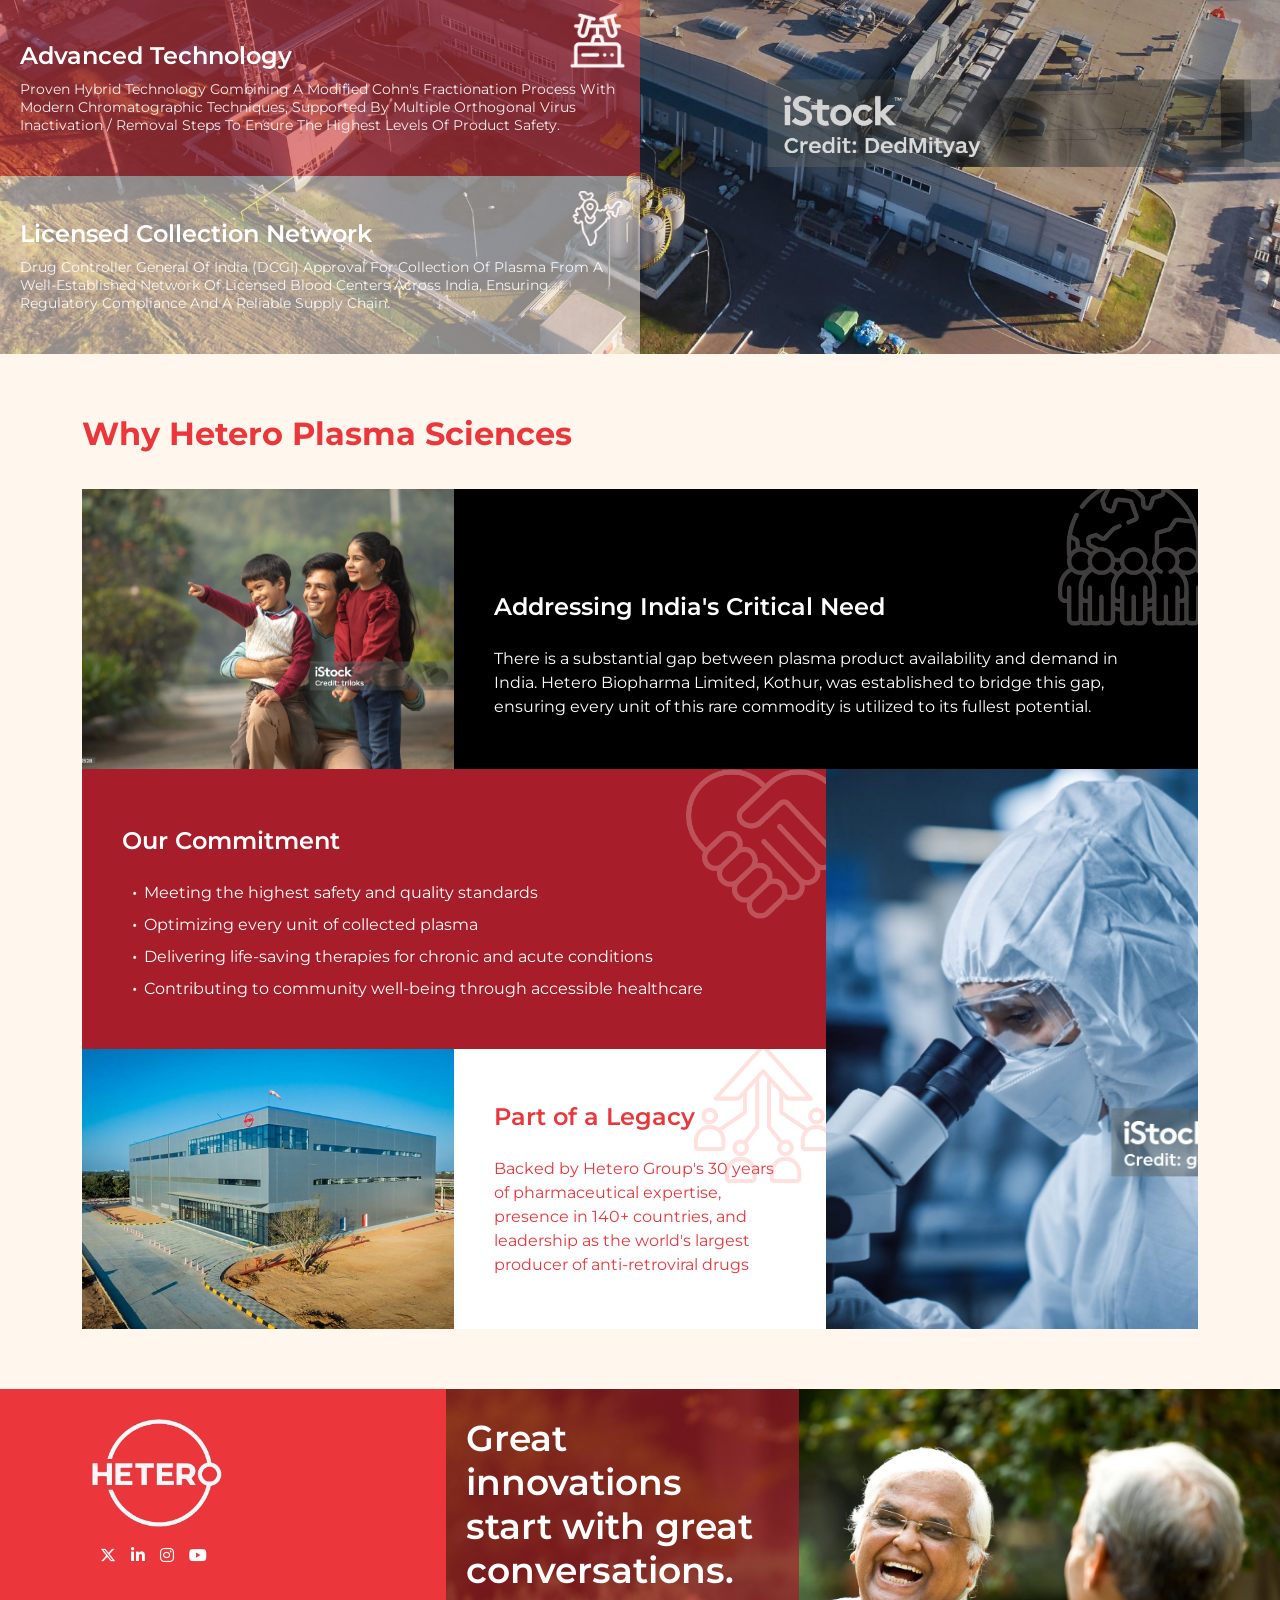
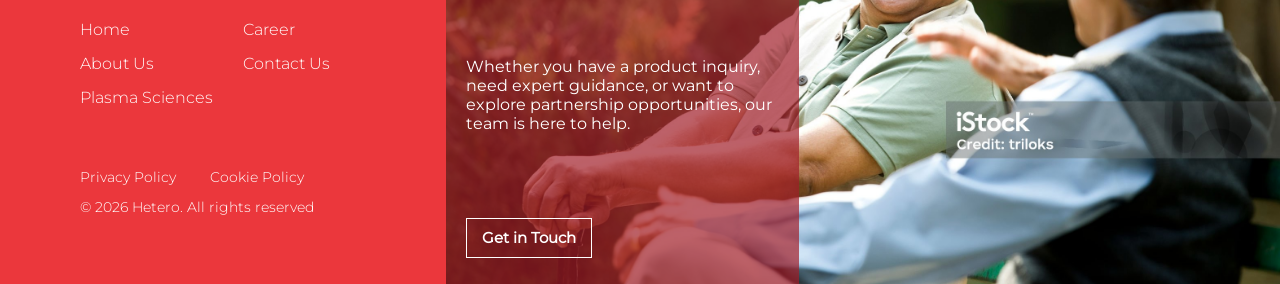
==== commit aa19117e: "pushed changes" ====
--- a/index.html
+++ b/index.html
@@ -64,13 +64,12 @@
                                     <li><a href="about.html">About Us</a></li>
                                     <li>
                                         <a href="#">
-                                            Manufacturing Process
+                                            Plasma Fractionation
                                             <i class="fas fa-chevron-down"></i>
                                         </a>
                                         <ul class="smlmenu">
                                             <li><a href="plasma.html#plasma-fractionation">Plasma Fractionation</a></li>
-                                            <li><a href="plasma.html#manufacturing-process">Manufacturing Process</a>
-                                            </li>
+                                            <li><a href="plasma.html#manufacturing-process">Manufacturing Process</a></li>
                                             <li><a href="products.html">Our Products</a></li>
                                         </ul>
                                     </li>
@@ -97,7 +96,7 @@
                     <li><a href="index.html" class="active">Home</a></li>
                     <li><a href="about.html">About Us</a></li>
                     <li class="mobile-dropdown">
-                        <a href="#" class="mobile-dropdown-toggle">Manufacturing Process <i
+                        <a href="#" class="mobile-dropdown-toggle">Plasma Fractionation <i
                                 class="fas fa-chevron-down arrow"></i></a>
                         <div class="mobile-submenu">
                             <a href="plasma.html#plasma-fractionation">Plasma Fractionation</a>
